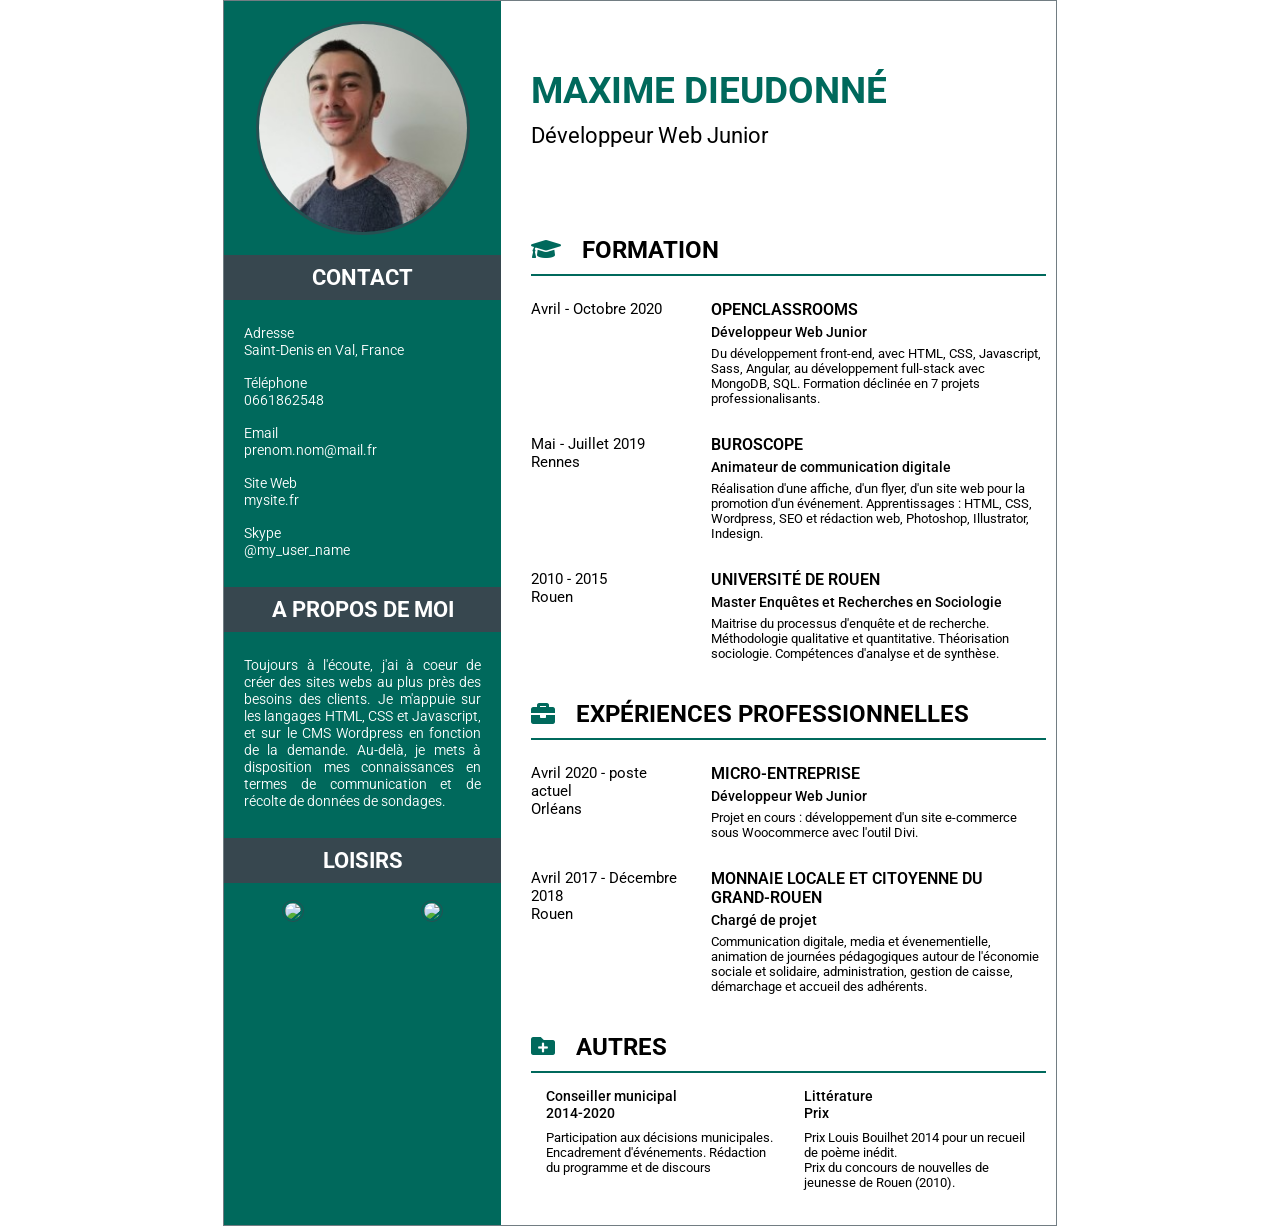
==== index.html @ cc8a661a "commit :x" ====
<!doctype html>
<html lang="fr">

<head>
    <meta charset="utf-8">
    <meta name="viewport" content="width=device-width">
    <title>CV de Maxime Dieudonné</title>
    <link href="https://fonts.googleapis.com/css2?family=Roboto:wght@300;400&display=swap" rel="stylesheet">
    <link rel="stylesheet" href="https://pro.fontawesome.com/releases/v5.10.0/css/all.css"
        integrity="sha384-AYmEC3Yw5cVb3ZcuHtOA93w35dYTsvhLPVnYs9eStHfGJvOvKxVfELGroGkvsg+p" crossorigin="anonymous" />

    <link rel="stylesheet" href="css/style.css">

</head>

<body>

    <div class="container">
        <section class="leftbar">
            <div id="photoplace">
                <img src="css/images/0.jfif" alt="ma photo" class="roundphoto" />
            </div>
            <article id="contact">
                <h2>CONTACT</h2>

                <ul>
                    <li>Adresse <br> Saint-Denis en Val, France</li>
                    <li>Téléphone <br> 0661862548</li>
                    <li>Email <br>prenom.nom@mail.fr</li>
                    <li>Site Web <br>mysite.fr</li>
                    <li>Skype <br>@my_user_name</li>
                </ul>

            </article>
            <article>
                <h2>A PROPOS DE MOI</h2>
                <p>Toujours à l'écoute, j'ai à coeur de créer des sites webs au plus près des besoins des clients. Je m'appuie sur les langages HTML, CSS et Javascript, et sur le CMS Wordpress en fonction de la demande. Au-delà, je mets à disposition mes connaissances en termes de communication et de récolte de données de sondages. </p>
            </article>
            <article id="articleloisir">
                <h2>LOISIRS</h2>
                <div id="loisir">
                    <img src="https://img.icons8.com/pastel-glyph/64/000000/pen.png" />
                    <img src="https://img.icons8.com/ios-filled/50/000000/micro.png" />
                </div>
            </article>
        </section>

        <section class="mainbar">

            <h1> <span class="coloredgreen name">MAXIME DIEUDONNÉ</span> <br> Développeur Web Junior</h1>

            <article>
                <h2> <i class="fas fa-graduation-cap coloredgreen"></i>
                    FORMATION</h2>
                <table>
                    <tr>
                        <td class="tdleft">
                            <p> Avril - Octobre 2020 </p>
                        </td>
                        <td class="tdright">
                            <p class="tableplace">openclassrooms</p>
                            <p class="tablejob">Développeur Web Junior</p>
                            <p class="tabletexte"> Du développement front-end, avec HTML, CSS, Javascript, Sass,
                                Angular, au développement full-stack avec MongoDB, SQL. Formation déclinée en 7 projets
                                professionalisants.
                            </p>
                        </td>
                    </tr>

                    <tr>
                        <td class="tdleft">
                            <p>Mai - Juillet 2019 <br>Rennes</p>
                        </td>
                        <td class="tdright">
                            <p class="tableplace">buroscope</p>
                            <p class="tablejob">Animateur de communication digitale</p>
                            <p class="tabletexte">Réalisation d'une affiche, d'un flyer, d'un site web pour la promotion
                                d'un événement. Apprentissages : HTML, CSS, Wordpress, SEO et rédaction web, Photoshop,
                                Illustrator, Indesign. </p>
                        </td>
                    </tr>

                    <tr>
                        <td class="tdleft">
                            <p>2010 - 2015 <br>Rouen</p>
                        </td>
                        <td class="tdright">
                            <p class="tableplace">université de rouen</p>
                            <p class="tablejob">Master Enquêtes et Recherches en Sociologie</p>
                            <p class="tabletexte">Maitrise du processus d'enquête et de recherche. Méthodologie
                                qualitative et quantitative. Théorisation sociologie. Compétences d'analyse et de
                                synthèse.</p>
                        </td>
                    </tr>

                </table>
            </article>

            <article>
                <h2> <i class="fas fa-briefcase coloredgreen"></i> EXPÉRIENCES PROFESSIONNELLES</h2>
                <table>
                    <tr>
                        <td class="tdleft">
                            <p>Avril 2020 - poste actuel <br>Orléans</p>
                        </td>
                        <td class="tdright">
                            <p class="tableplace">Micro-entreprise</p>
                            <p class="tablejob">Développeur Web Junior</p>
                            <p class="tabletexte">Projet en cours : développement d'un site e-commerce sous Woocommerce
                                avec l'outil Divi.</p>
                        </td>
                    </tr>

                    <tr>
                        <td class="tdleft">
                            <p>Avril 2017 - Décembre 2018 <br>Rouen</p>
                        </td>
                        <td class="tdright">
                            <p class="tableplace">Monnaie locale et citoyenne du Grand-Rouen</p>
                            <p class="tablejob">Chargé de projet</p>
                            <p class="tabletexte">Communication digitale, media et évenementielle, animation de journées
                                pédagogiques autour de l'économie sociale et solidaire, administration, gestion de
                                caisse, démarchage et accueil des adhérents.</p>
                        </td>
                    </tr>
                    
                </table>
            </article>

            <article>
                <h2> <i class="fas fa-folder-plus coloredgreen"></i> AUTRES </h2>
                <div id="autrexp">
                    <div class="autrexp">
                        <p class="tablejob">Conseiller municipal <br> 2014-2020
                        </p>
                        <p class="tabletexte">Participation aux décisions municipales. Encadrement d'événements.
                            Rédaction du programme et de discours</p>
                    </div>
                    <div class="autrexp">
                        <p class="tablejob">Littérature <br> Prix
                        </p>
                        <p class="tabletexte">Prix Louis Bouilhet 2014 pour un recueil de poème inédit.</p>
                        <p class="tabletexte">Prix du concours de nouvelles de jeunesse de Rouen (2010).</p>
                    </div>
                </div>
            </article>

        </section>

    </div>

</body>

</html>
---- css/style.css ----
* {
    margin:0;
    font-family: 'Roboto', sans-serif;
    padding:0;
}

.container {
border : 1px solid rgba(55, 71 ,79, 0.7);
width : 65vw;
margin: auto;
display:flex;

}




/*************Barre gauche*******/

.leftbar {
    width : 35%;
    background:#00695C;
    color : #fff;

}




.leftbar h2 {

    background:#37474F;
    padding: 10px;
    display: flex;
    align-items: center;
    justify-content: center;
    margin-top: 20px;
    margin-bottom:15px;
}

#photoplace {
    display: flex;
    justify-content: center;
    align-items: center;
    margin-top: 20px;
}
.roundphoto {
    border-radius: 100%;
    width:75%;
    border: 3px solid rgba(55, 71 ,79, 0.7);
}

.leftbar article {
    font-size: 0.9rem;
    font-weight: 350;
}

.leftbar ul {
    display: flex;
    flex-wrap: wrap;
    padding-inline-start:0;
}
    
.leftbar li {
    list-style-type: none;
    display: inline-block;
    padding:8px 20px;
    width: 100%;  
}

.leftbar p {
    padding:8px 20px;
    text-align: justify;
}


#loisir{
    display: flex;
    justify-content: space-around;
}

#loisir img {
    border : 1px solid rgba(55, 71 ,79, 0.7);
    border-radius: 100%;
    
    padding:2px;
}


/*********** Corps principal ***********/

.mainbar {
    width:65%;
    padding:20px 10px 20px 30px;
}

.mainbar article {
    margin-bottom: 30px 0px;
}


/*********H1*******/
h1 {
    text-align: left;
    margin : 50px 0 80px;
    font-size: 1.4rem;
    line-height: 180%;
    font-weight: 400;   
}

.coloredgreen {
    color: #00695C;
}

.name {
    font-size:2.3rem;
    font-weight: 700;
}

/********Tableau**************/

h2 {
    margin: 10px 0px 0px;
    border-bottom: 2px solid  #00695C;
    padding-bottom:10px;
}

h2 i {
    margin-right: 15px;
}

table {
    border-spacing: 0 1.5rem;
    width:100%;
    table-layout: fixed;
}

.tdleft {   
    display: flex;
    justify-content: flex-start;
    align-items: flex-start;
    font-size: 0.95rem;  
}


.tdleft p {
    padding-right: 25px;
}

.tdright {
    width: 65%;
}

.tableplace {
    text-transform: uppercase;
    font-weight: 600;
}

.tablejob {
    font-weight: 500;
    font-size:0.9rem;
}

.tabletexte {
    font-size:0.8rem;
    font-weight: 400;
}

.tdright p {
    margin-bottom: 5px;
}

/********AUTRE*******/

.autrexp {
    width : 50%;
    margin: 15px;
}

#autrexp {
    display: flex;
    justify-content: space-between;
    align-items: flex-start;
    
}

.autrexp .tablejob {
    padding-bottom: 8px;
}



@media screen and (max-width:1200px){
    .container{
        width:80vw;
    }
}
    
@media screen and (max-width:950px){

    .container{ 
    width:100vw;
    border:none;
    
    }

    .tableplace {
        font-size: 1.1rem;
    }

    

    tr {
        display: flex;
        flex-wrap: wrap;
        margin-bottom: 15px;
    }
    .tdright {
        width: 100%;
        padding-left: 50px;
    }

    .tdleft {
        padding-bottom: 6px;
    }
    .leftbar {
        width: 32%;
       
    }
    .mainbar {
        width:68%;
    }

}

@media screen and (max-width:800px){
    .container{
        width:100vw;
        display: flex;
        flex-wrap: wrap;
        position:relative;
    }
    .leftbar {
        width: 100vw;
        
    }
    .mainbar {
        width : 100vw;
    }

    #articleloisir {
        display: none;
    }

    .leftbar ul {
        justify-content: center;
        align-items: center;
    }

    .leftbar li {
        width:45%;
        border : 2px solid rgba(55, 71 ,79, 0.7);
        padding: 6px;
        height:75px;
        display: flex;
        justify-content: center;
        align-items: center;

    }

    .leftbar li:nth-child(5){
        display: none;
    }

    #photoplace {
    
        height:170px;
    }
    .leftbar img {
        width : 30%;
        position : absolute;
        left : 5px;
        top : 50px;
    }

    h1 {
        position :absolute;
        width:65%;
        top:60px;
        right:0;
        color:#fff;
        margin:0;   
    }

    .name {
        color :#fff;  
        font-weight: 500;
        }
}

@media screen and (max-width:450px){

    h1 {     
        font-size: 1.3rem;
    }
    .name {   
        font-size: 1.6rem;     
    }

}
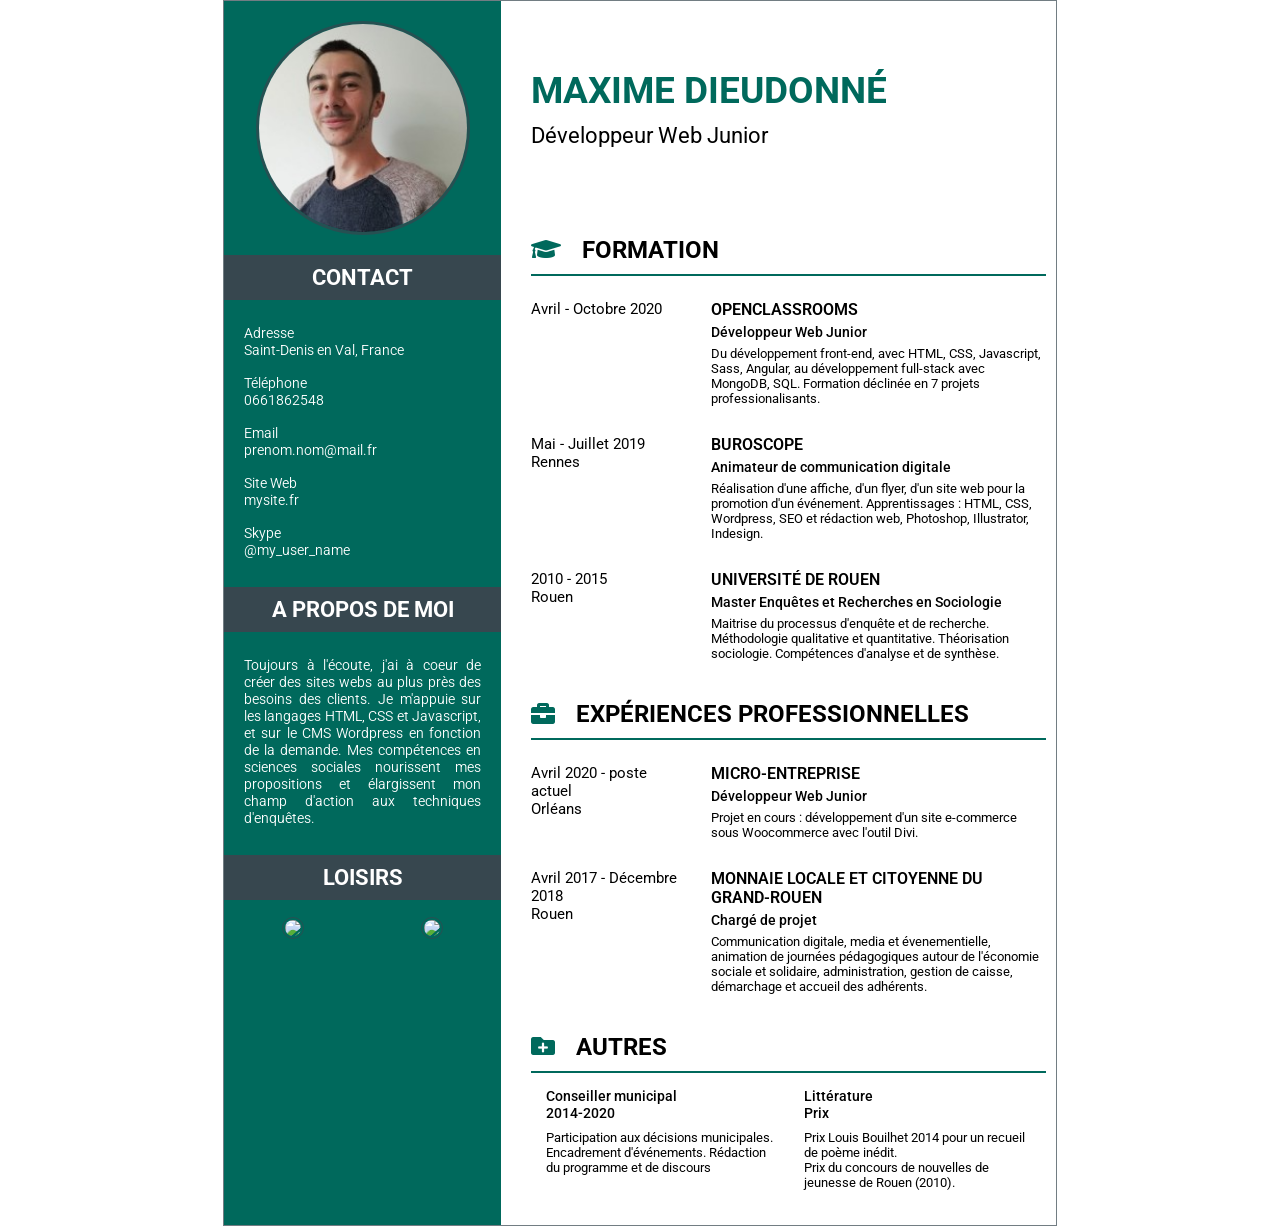
==== commit f818a07e: "modification du a propos" ====
--- a/index.html
+++ b/index.html
@@ -34,7 +34,7 @@
             </article>
             <article>
                 <h2>A PROPOS DE MOI</h2>
-                <p>Toujours à l'écoute, j'ai à coeur de créer des sites webs au plus près des besoins des clients. Je m'appuie sur les langages HTML, CSS et Javascript, et sur le CMS Wordpress en fonction de la demande. Au-delà, je mets à disposition mes connaissances en termes de communication et de récolte de données de sondages. </p>
+                <p>Toujours à l'écoute, j'ai à coeur de créer des sites webs au plus près des besoins des clients. Je m'appuie sur les langages HTML, CSS et Javascript, et sur le CMS Wordpress en fonction de la demande. Mes compétences en sciences sociales nourissent mes propositions et élargissent mon champ d'action aux techniques d'enquêtes. </p>
             </article>
             <article id="articleloisir">
                 <h2>LOISIRS</h2>
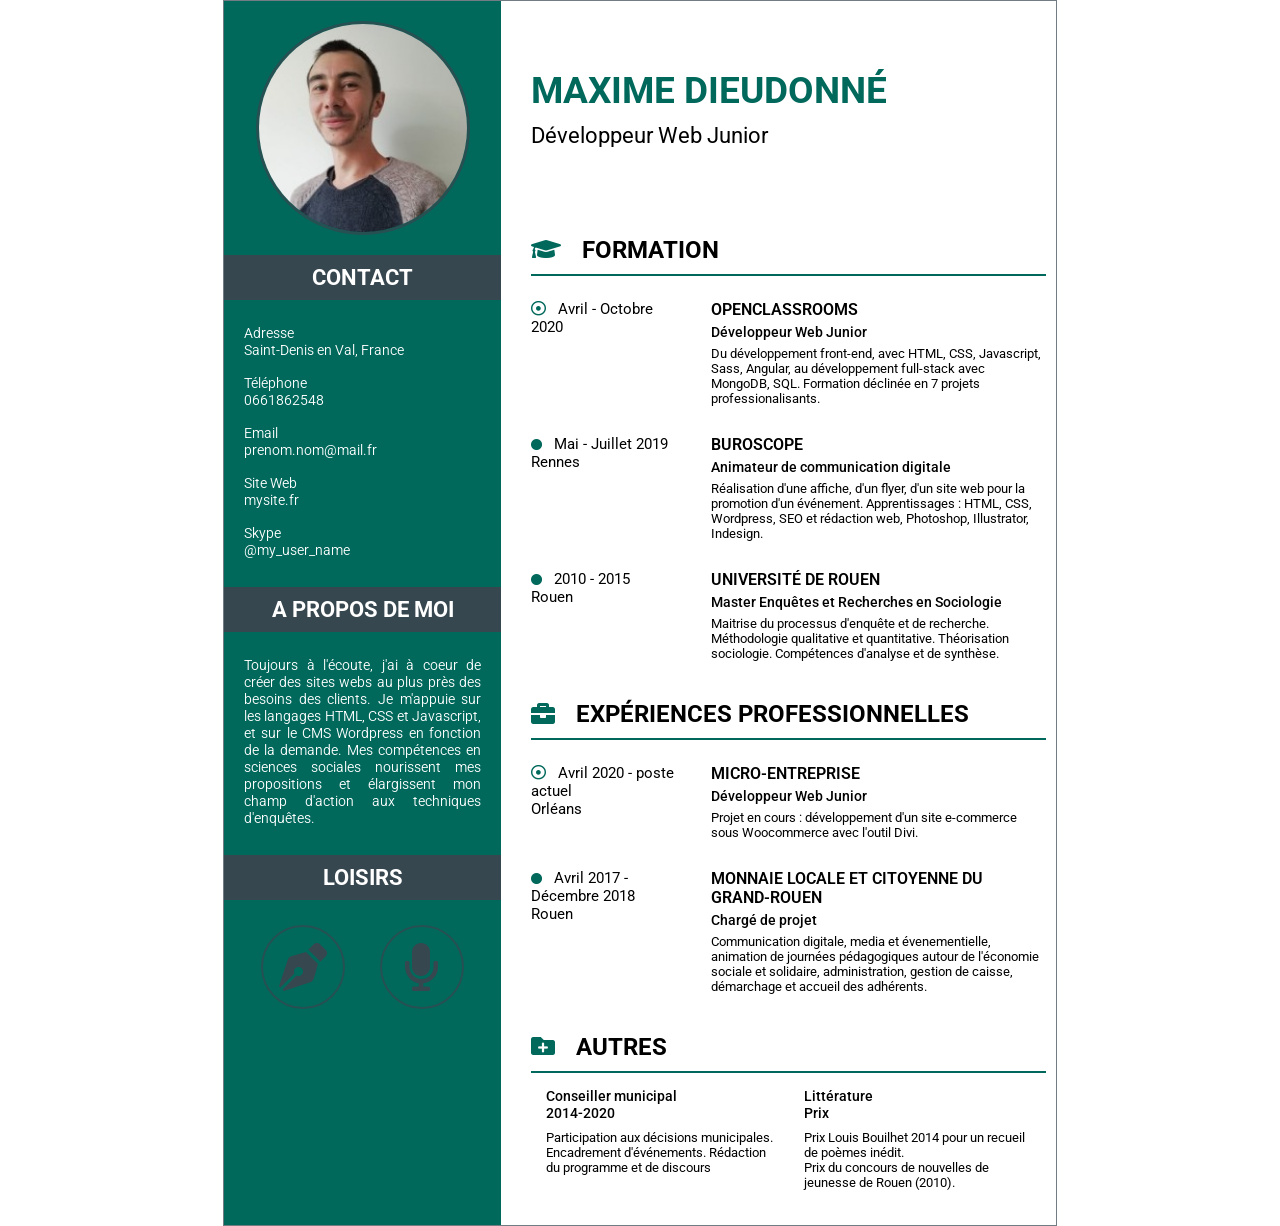
==== commit e7ce28f9: "Ajout des puces, modification des icônes loisir" ====
--- a/index.html
+++ b/index.html
@@ -39,8 +39,10 @@
             <article id="articleloisir">
                 <h2>LOISIRS</h2>
                 <div id="loisir">
-                    <img src="https://img.icons8.com/pastel-glyph/64/000000/pen.png" />
-                    <img src="https://img.icons8.com/ios-filled/50/000000/micro.png" />
+                    <ul>
+                        <li> <div><i class="fas fa-pen-nib"></i></div> </li>
+                        <li> <div><i class="fas fa-microphone"></i></div></li>
+                    </ul>
                 </div>
             </article>
         </section>
@@ -55,7 +57,7 @@
                 <table>
                     <tr>
                         <td class="tdleft">
-                            <p> Avril - Octobre 2020 </p>
+                            <p> <i class="far fa-dot-circle coloredgreen"></i>Avril - Octobre 2020 </p>
                         </td>
                         <td class="tdright">
                             <p class="tableplace">openclassrooms</p>
@@ -69,7 +71,7 @@
 
                     <tr>
                         <td class="tdleft">
-                            <p>Mai - Juillet 2019 <br>Rennes</p>
+                            <p><i class="fas fa-circle coloredgreen"></i>Mai - Juillet 2019 <br>Rennes</p>
                         </td>
                         <td class="tdright">
                             <p class="tableplace">buroscope</p>
@@ -82,7 +84,7 @@
 
                     <tr>
                         <td class="tdleft">
-                            <p>2010 - 2015 <br>Rouen</p>
+                            <p> <i class="fas fa-circle coloredgreen"></i>2010 - 2015 <br>Rouen</p>
                         </td>
                         <td class="tdright">
                             <p class="tableplace">université de rouen</p>
@@ -101,7 +103,7 @@
                 <table>
                     <tr>
                         <td class="tdleft">
-                            <p>Avril 2020 - poste actuel <br>Orléans</p>
+                            <p> <i class="far fa-dot-circle coloredgreen"></i>Avril 2020 - poste actuel <br>Orléans</p>
                         </td>
                         <td class="tdright">
                             <p class="tableplace">Micro-entreprise</p>
@@ -113,7 +115,7 @@
 
                     <tr>
                         <td class="tdleft">
-                            <p>Avril 2017 - Décembre 2018 <br>Rouen</p>
+                            <p> <i class="fas fa-circle coloredgreen"></i>Avril 2017 - Décembre 2018 <br>Rouen</p>
                         </td>
                         <td class="tdright">
                             <p class="tableplace">Monnaie locale et citoyenne du Grand-Rouen</p>
@@ -139,7 +141,7 @@
                     <div class="autrexp">
                         <p class="tablejob">Littérature <br> Prix
                         </p>
-                        <p class="tabletexte">Prix Louis Bouilhet 2014 pour un recueil de poème inédit.</p>
+                        <p class="tabletexte">Prix Louis Bouilhet 2014 pour un recueil de poèmes inédit.</p>
                         <p class="tabletexte">Prix du concours de nouvelles de jeunesse de Rouen (2010).</p>
                     </div>
                 </div>
--- a/css/style.css
+++ b/css/style.css
@@ -55,13 +55,13 @@
     font-weight: 350;
 }
 
-.leftbar ul {
+#contact ul {
     display: flex;
     flex-wrap: wrap;
     padding-inline-start:0;
 }
     
-.leftbar li {
+#contact li {
     list-style-type: none;
     display: inline-block;
     padding:8px 20px;
@@ -73,17 +73,24 @@
     text-align: justify;
 }
 
-
-#loisir{
-    display: flex;
+#loisir ul {
+    display: flex;
+    padding:8px 20px;
+    list-style-type:none;
+    font-size: 3rem;
     justify-content: space-around;
 }
 
-#loisir img {
-    border : 1px solid rgba(55, 71 ,79, 0.7);
+#loisir div {
     border-radius: 100%;
-    
-    padding:2px;
+    border : 2px solid rgba(55, 71 ,79, 0.7);
+    color : rgba(55, 71 ,79, 1);
+    padding:10px;
+    width : 60px;
+    height:60px;
+    display: flex;
+    justify-content: center;
+    align-items: center;
 }
 
 
@@ -170,6 +177,14 @@
     margin-bottom: 5px;
 }
 
+td p i {
+    margin-right: 12px;
+}
+
+td .fa-circle {
+    font-size: 75%;
+}
+
 /********AUTRE*******/
 
 .autrexp {
@@ -252,12 +267,12 @@
         display: none;
     }
 
-    .leftbar ul {
+    #contact ul {
         justify-content: center;
         align-items: center;
     }
 
-    .leftbar li {
+    #contact li {
         width:45%;
         border : 2px solid rgba(55, 71 ,79, 0.7);
         padding: 6px;
@@ -268,7 +283,7 @@
 
     }
 
-    .leftbar li:nth-child(5){
+    #contact li:nth-child(5){
         display: none;
     }
 
